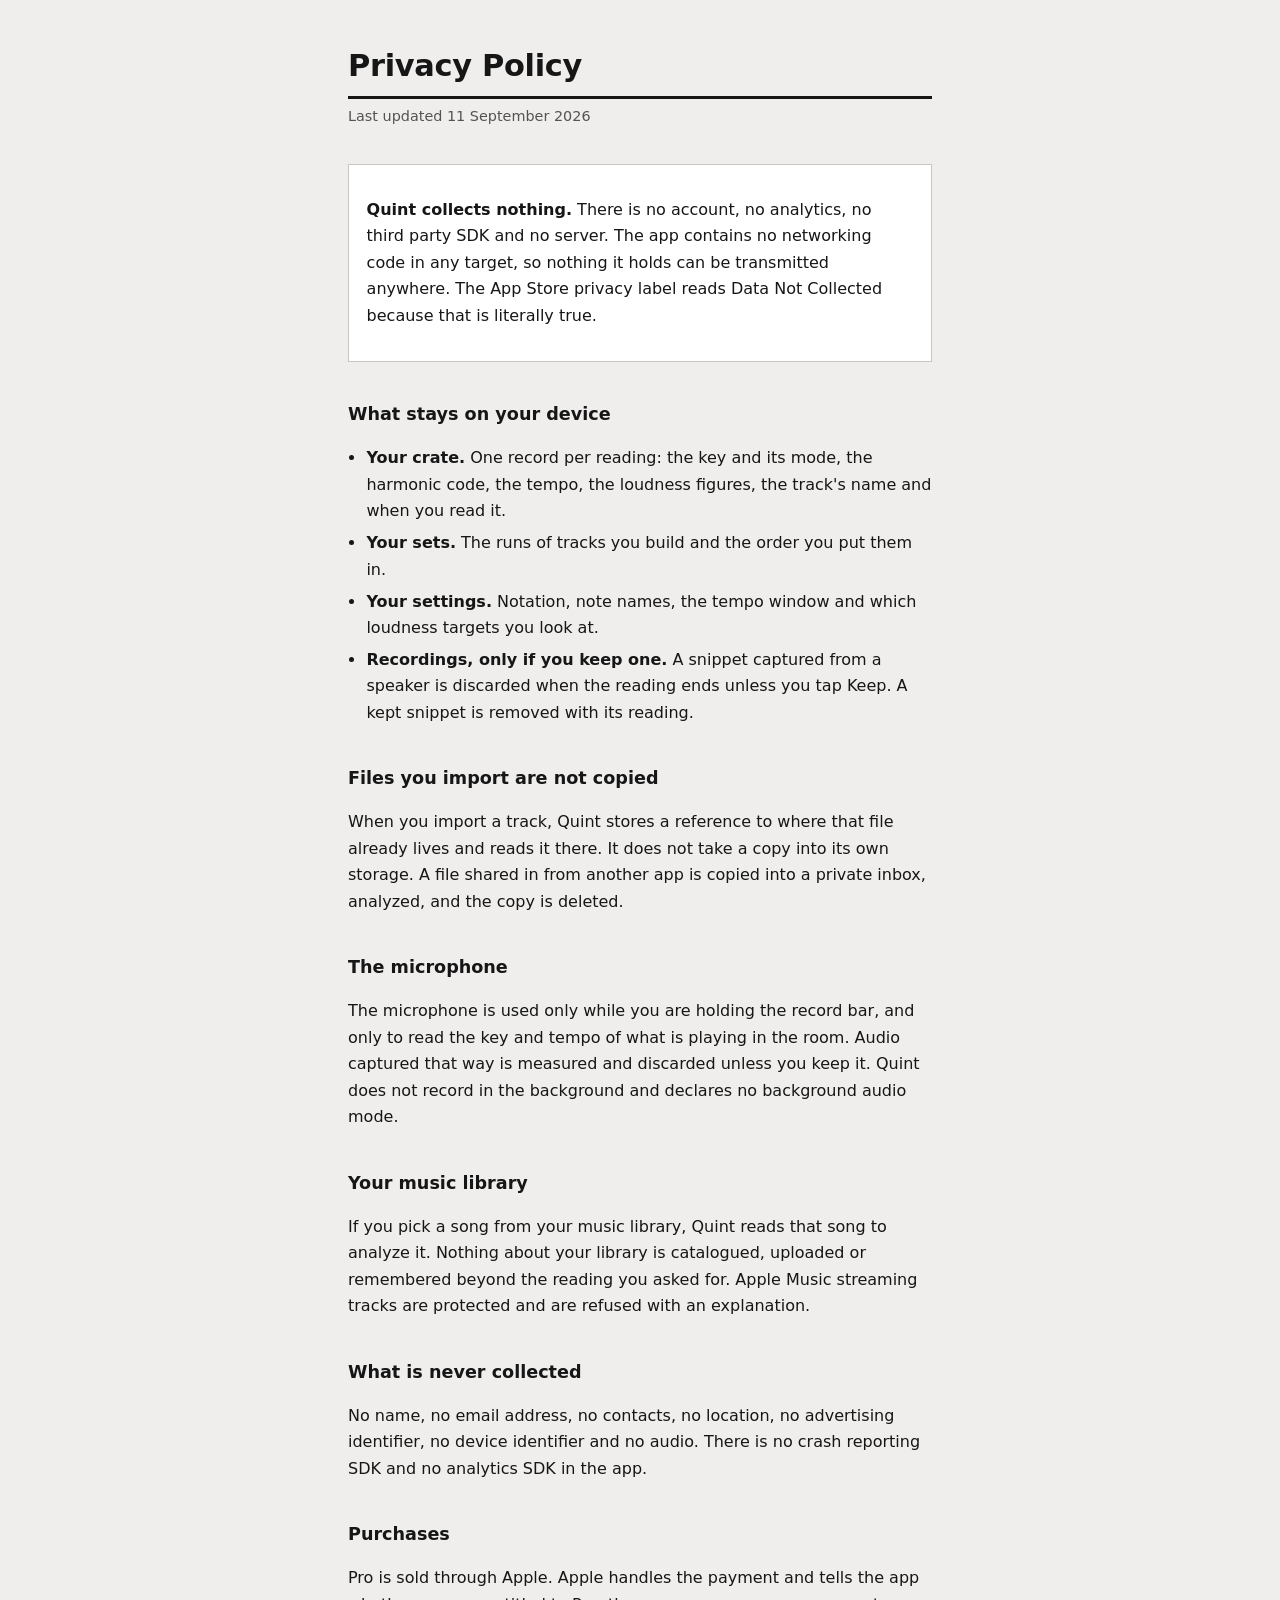
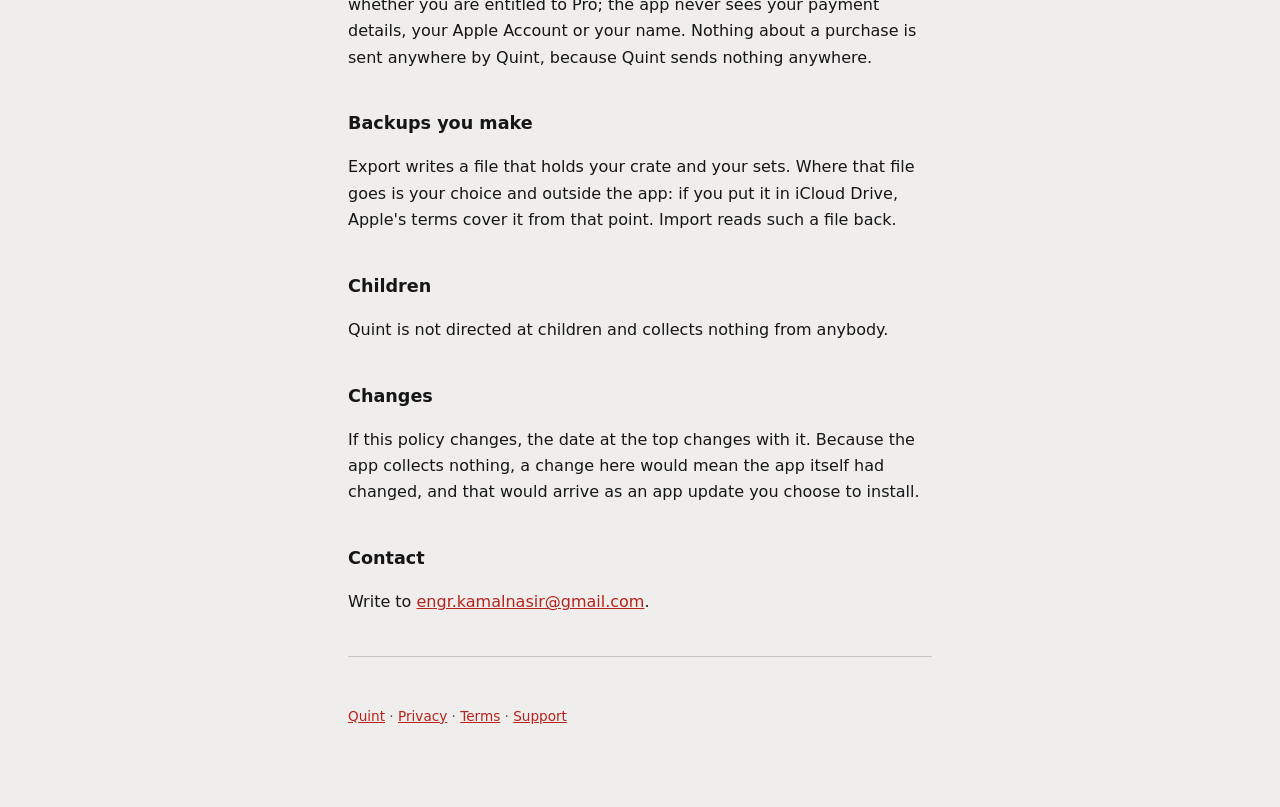
==== privacy.html @ 6cbbf4bd "Quint legal and support pages Privacy policy, terms of use and support for Quint, the song key, BPM " ====
<!doctype html>
<html lang="en"><head>
<meta charset="utf-8">
<meta name="viewport" content="width=device-width,initial-scale=1">
<title>Privacy Policy | Quint</title>
<link rel="stylesheet" href="_style.css">
</head><body><main>
<h1>Privacy Policy</h1>
<p class="meta">Last updated 11 September 2026</p>

<div class="note">
<p><strong>Quint collects nothing.</strong> There is no account, no analytics, no third
party SDK and no server. The app contains no networking code in any target, so nothing it
holds can be transmitted anywhere. The App Store privacy label reads Data Not Collected
because that is literally true.</p>
</div>

<h2>What stays on your device</h2>
<ul>
  <li><strong>Your crate.</strong> One record per reading: the key and its mode, the
      harmonic code, the tempo, the loudness figures, the track's name and when you read
      it.</li>
  <li><strong>Your sets.</strong> The runs of tracks you build and the order you put them
      in.</li>
  <li><strong>Your settings.</strong> Notation, note names, the tempo window and which
      loudness targets you look at.</li>
  <li><strong>Recordings, only if you keep one.</strong> A snippet captured from a speaker
      is discarded when the reading ends unless you tap Keep. A kept snippet is removed
      with its reading.</li>
</ul>

<h2>Files you import are not copied</h2>
<p>When you import a track, Quint stores a reference to where that file already lives and
reads it there. It does not take a copy into its own storage. A file shared in from
another app is copied into a private inbox, analyzed, and the copy is deleted.</p>

<h2>The microphone</h2>
<p>The microphone is used only while you are holding the record bar, and only to read the
key and tempo of what is playing in the room. Audio captured that way is measured and
discarded unless you keep it. Quint does not record in the background and declares no
background audio mode.</p>

<h2>Your music library</h2>
<p>If you pick a song from your music library, Quint reads that song to analyze it.
Nothing about your library is catalogued, uploaded or remembered beyond the reading you
asked for. Apple Music streaming tracks are protected and are refused with an explanation.</p>

<h2>What is never collected</h2>
<p>No name, no email address, no contacts, no location, no advertising identifier, no
device identifier and no audio. There is no crash reporting SDK and no analytics SDK in
the app.</p>

<h2>Purchases</h2>
<p>Pro is sold through Apple. Apple handles the payment and tells the app whether you are
entitled to Pro; the app never sees your payment details, your Apple Account or your name.
Nothing about a purchase is sent anywhere by Quint, because Quint sends nothing anywhere.</p>

<h2>Backups you make</h2>
<p>Export writes a file that holds your crate and your sets. Where that file goes is your
choice and outside the app: if you put it in iCloud Drive, Apple's terms cover it from
that point. Import reads such a file back.</p>

<h2>Children</h2>
<p>Quint is not directed at children and collects nothing from anybody.</p>

<h2>Changes</h2>
<p>If this policy changes, the date at the top changes with it. Because the app collects
nothing, a change here would mean the app itself had changed, and that would arrive as an
app update you choose to install.</p>

<h2>Contact</h2>
<p>Write to <a href="mailto:engr.kamalnasir@gmail.com">engr.kamalnasir@gmail.com</a>.</p>
<hr><footer><a href="index.html">Quint</a> &middot; <a href="privacy.html">Privacy</a> &middot; <a href="terms.html">Terms</a> &middot; <a href="support.html">Support</a></footer></main></body></html>
---- _style.css ----
/* Quint's own palette, the same numbers the app draws with:
   ground #EFEEED, ink #161616, accent #B8221A, and their dark pairs. */
:root { --ink:#161616; --soft:#55534F; --rule:#C9C6C0; --ground:#EFEEED;
        --surface:#FFFFFF; --accent:#B8221A; }
@media (prefers-color-scheme: dark) {
  :root { --ink:#EDEDED; --soft:#9C9A96; --rule:#2B2B2B; --ground:#131313;
          --surface:#1A1A1A; --accent:#FF3A30; }
}
* { box-sizing: border-box; }
body { margin:0; background:var(--ground); color:var(--ink);
       font:16px/1.65 -apple-system,BlinkMacSystemFont,"Segoe UI",system-ui,sans-serif; }
main { max-width:39rem; margin:0 auto; padding:3rem 1.25rem 5rem; }
h1 { font-size:1.9rem; line-height:1.2; margin:0 0 .4rem; letter-spacing:-.01em; }
h1::after { content:""; display:block; height:3px; background:var(--ink); margin-top:.7rem; }
h2 { font-size:1.1rem; margin:2.4rem 0 .6rem; }
.meta { color:var(--soft); font-size:.9rem; margin:0 0 2.2rem; }
a { color:var(--accent); }
hr { border:0; border-top:1px solid var(--rule); margin:2.5rem 0; }
ul { padding-left:1.15rem; } li { margin:.35rem 0; }
.note { background:var(--surface); border:1px solid var(--rule); padding:1rem 1.1rem; }
code { font-size:.9em; }
footer { color:var(--soft); font-size:.85rem; margin-top:3rem; }
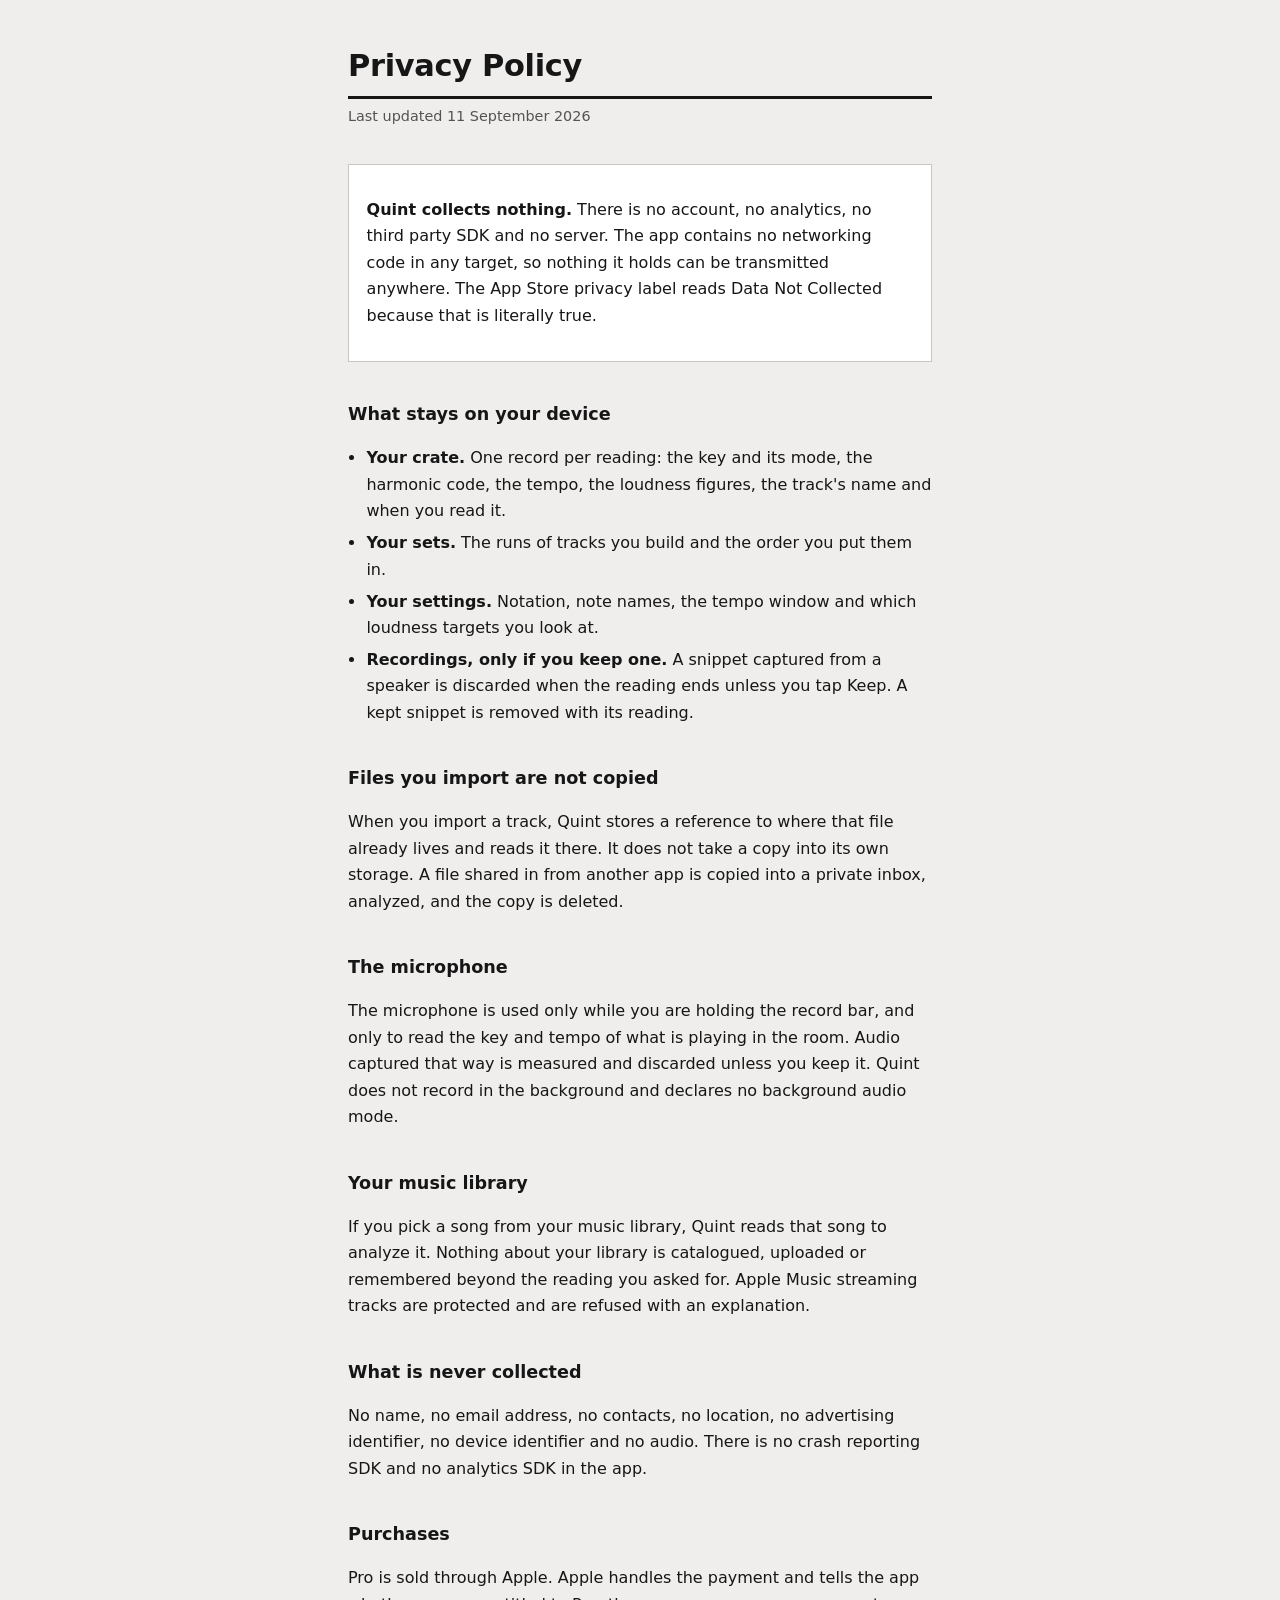
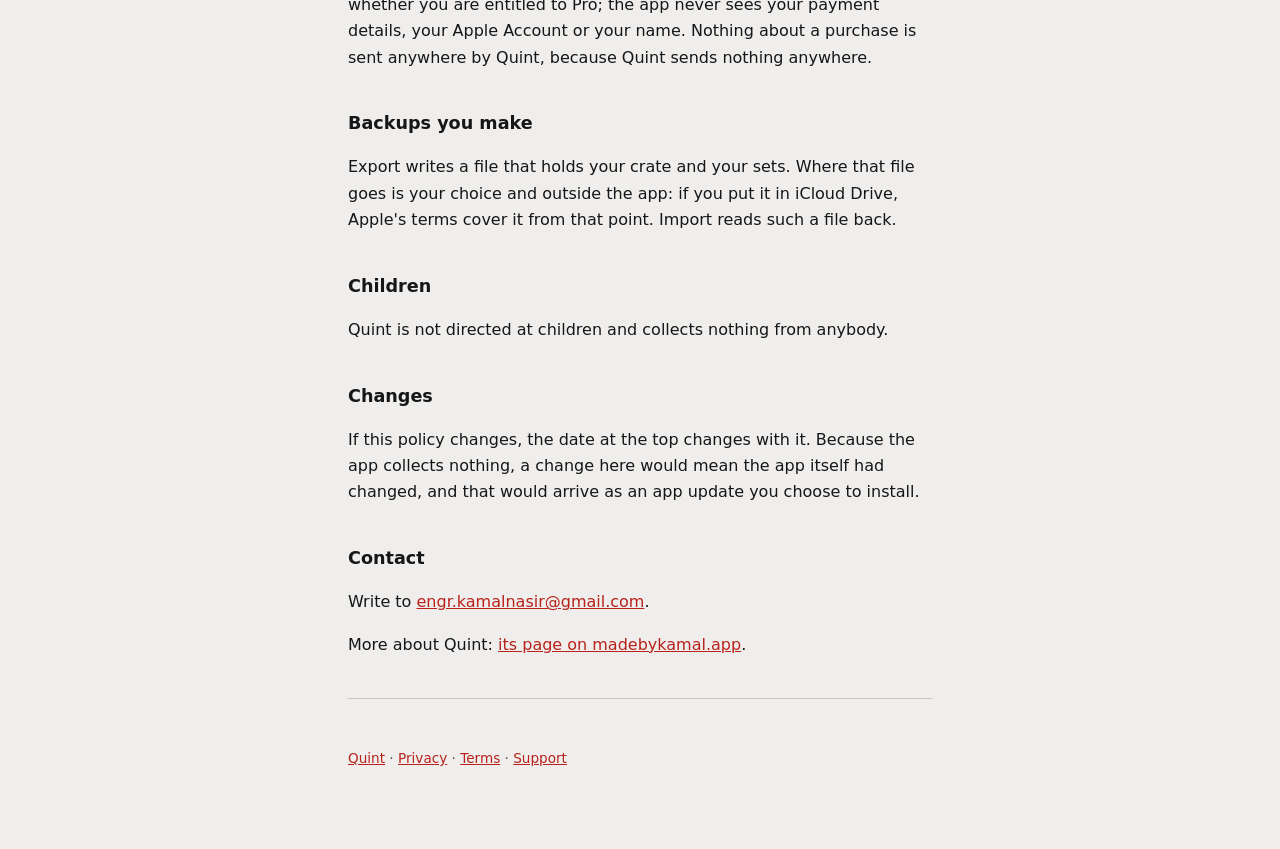
==== commit 13c86ed7: "Link to the app's page on madebykamal.app" ====
--- a/privacy.html
+++ b/privacy.html
@@ -70,4 +70,5 @@
 
 <h2>Contact</h2>
 <p>Write to <a href="mailto:engr.kamalnasir@gmail.com">engr.kamalnasir@gmail.com</a>.</p>
+<p>More about Quint: <a href="https://madebykamal.app/apps/quint/">its page on madebykamal.app</a>.</p>
 <hr><footer><a href="index.html">Quint</a> &middot; <a href="privacy.html">Privacy</a> &middot; <a href="terms.html">Terms</a> &middot; <a href="support.html">Support</a></footer></main></body></html>
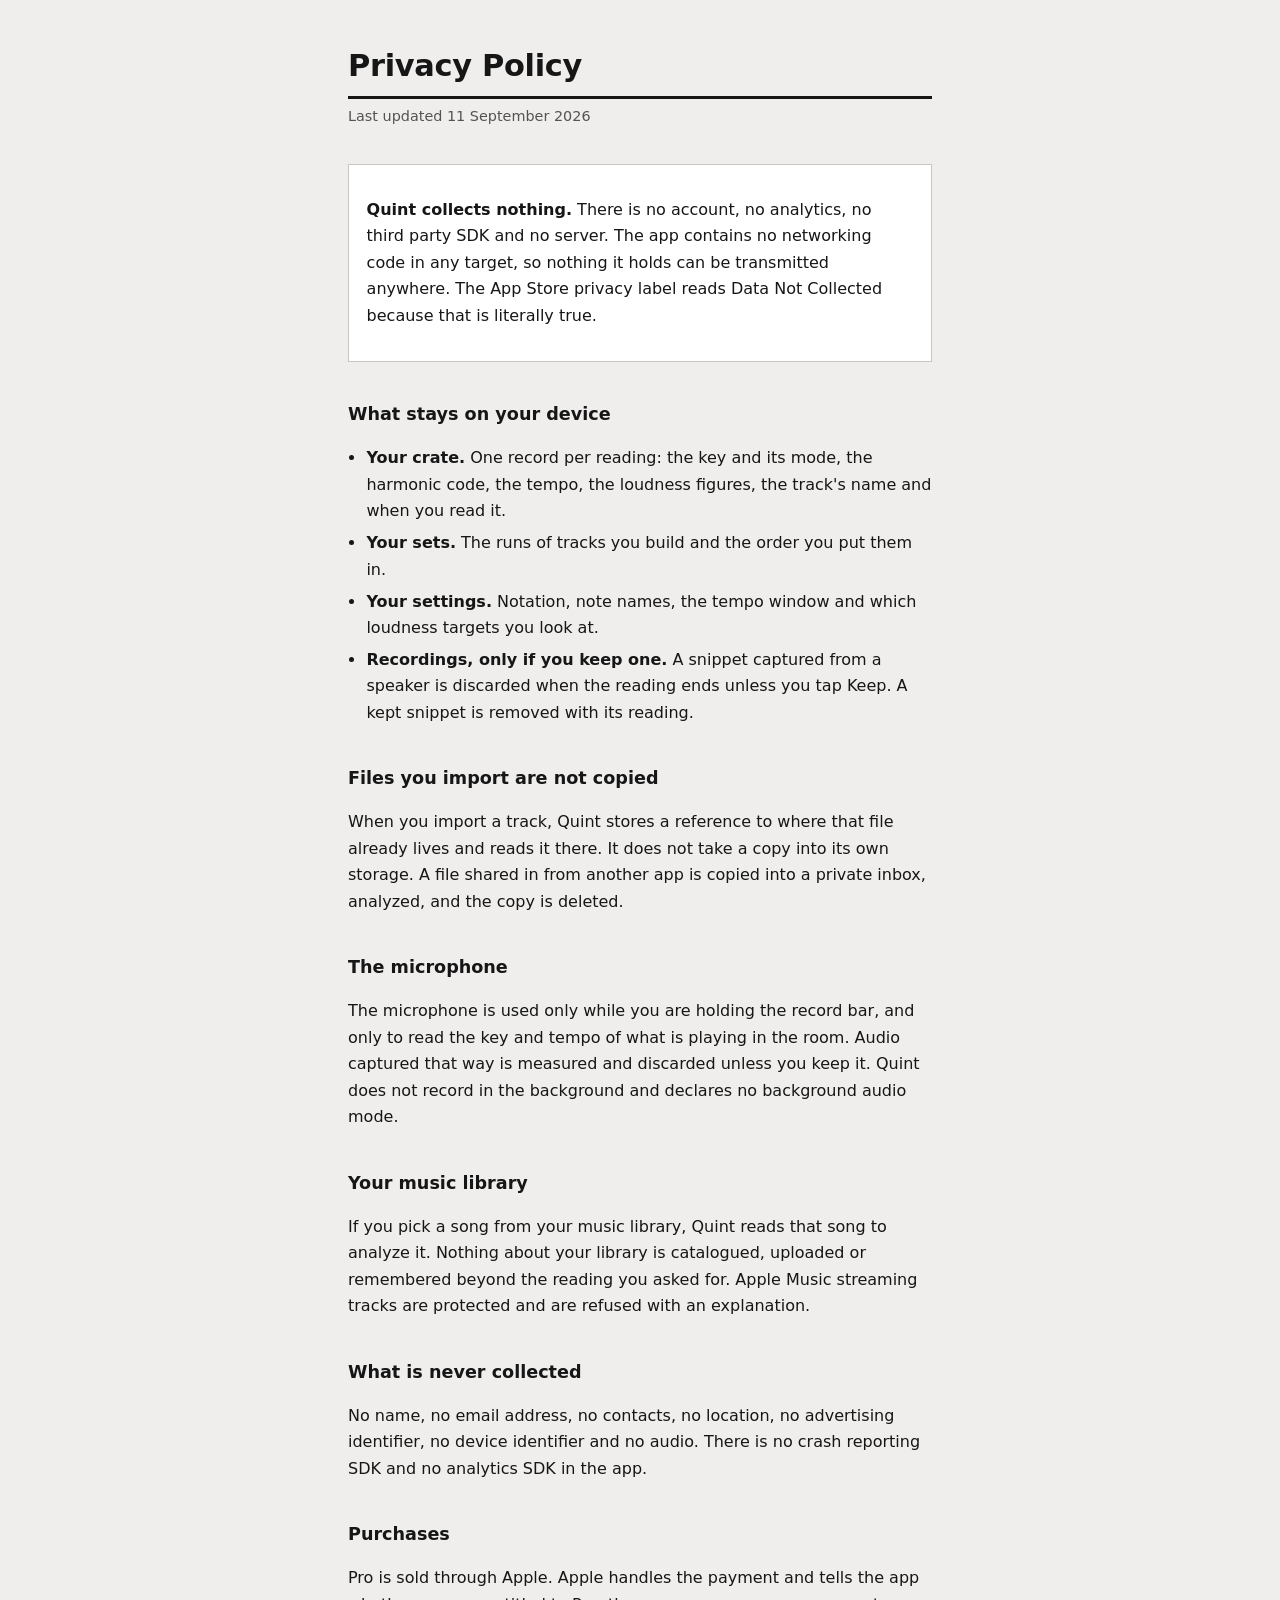
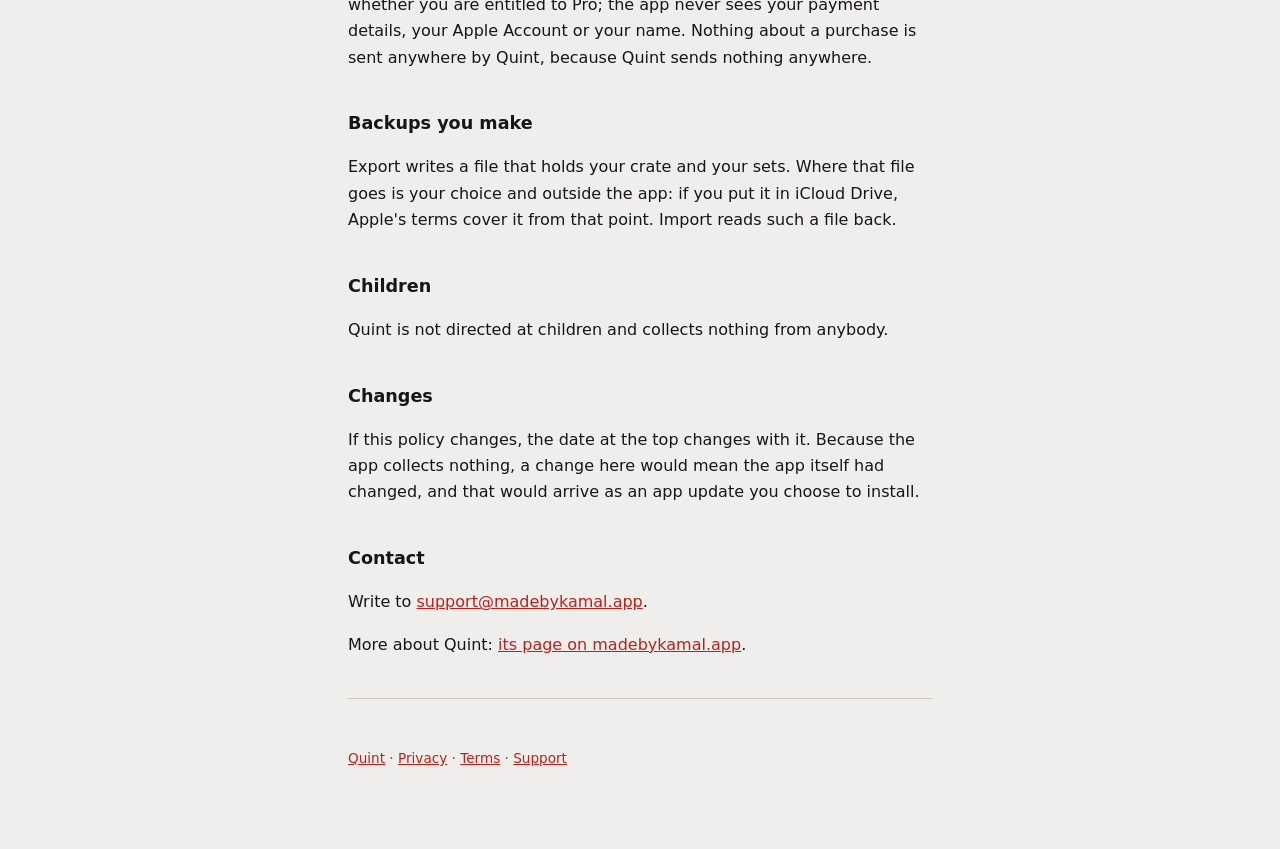
==== commit d972ed9c: "Support email is now support@madebykamal.app" ====
--- a/privacy.html
+++ b/privacy.html
@@ -69,6 +69,6 @@
 app update you choose to install.</p>
 
 <h2>Contact</h2>
-<p>Write to <a href="mailto:engr.kamalnasir@gmail.com">engr.kamalnasir@gmail.com</a>.</p>
+<p>Write to <a href="mailto:support@madebykamal.app">support@madebykamal.app</a>.</p>
 <p>More about Quint: <a href="https://madebykamal.app/apps/quint/">its page on madebykamal.app</a>.</p>
 <hr><footer><a href="index.html">Quint</a> &middot; <a href="privacy.html">Privacy</a> &middot; <a href="terms.html">Terms</a> &middot; <a href="support.html">Support</a></footer></main></body></html>
